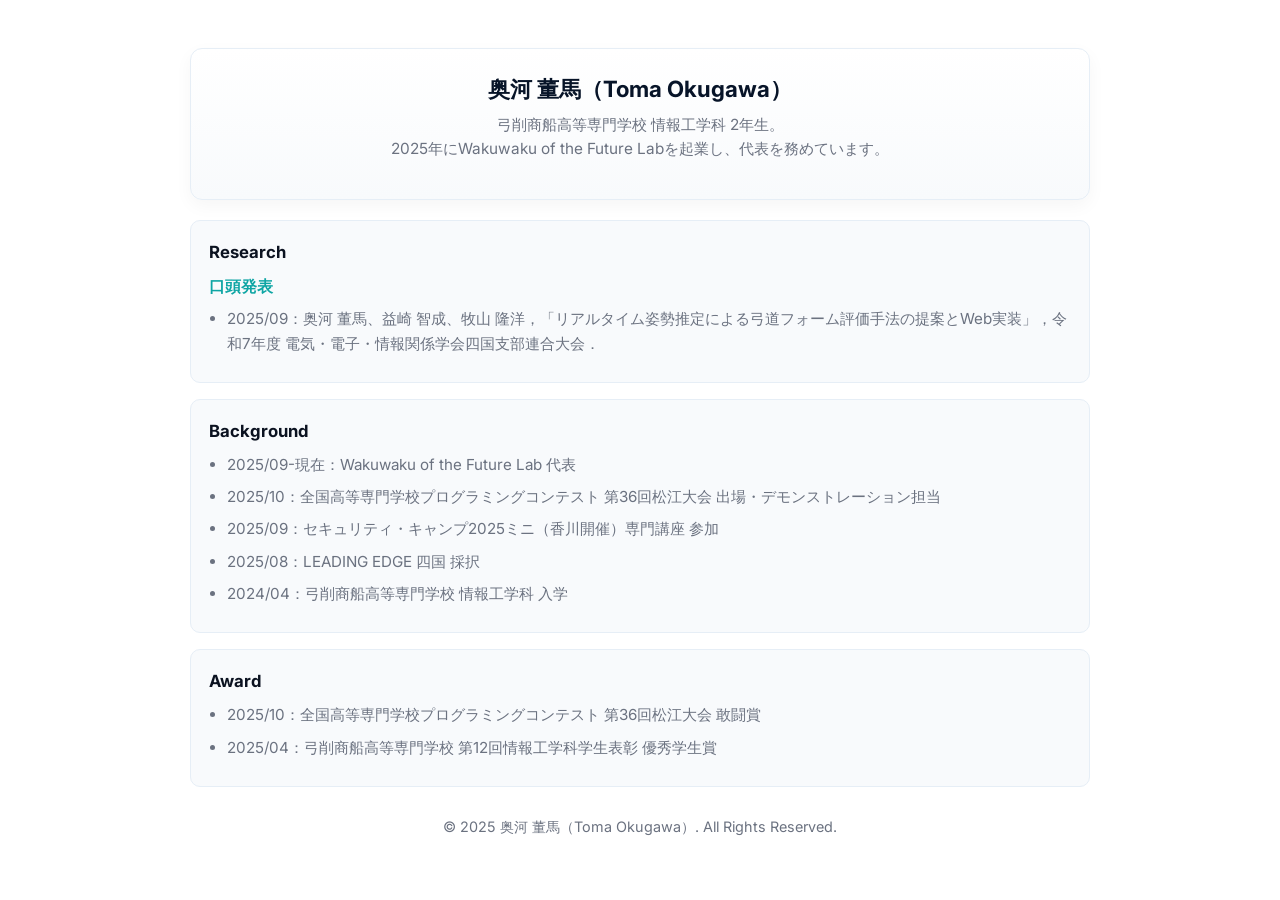
==== index.html @ f48c547c "更新2" ====
<!doctype html>
<html lang="ja">
<head>
  <meta charset="utf-8">
  <meta name="viewport" content="width=device-width,initial-scale=1">
  <title>奥河 董馬（Toma Okugawa）</title>
  <meta name="description" content="奥河 董馬（Toma Okugawa）">
  <link href="https://fonts.googleapis.com/css2?family=Inter:wght@300;400;600;700&display=swap" rel="stylesheet">
  <style>
    :root{
      --bg:#ffffff;
      --surface:#ffffff;
      --muted:#6b7280;
      --accent:#0ea5a4;
      --card:#f8fafc;
      --border:#e6eef6;
      --maxw:900px;
    }
    *{box-sizing:border-box}
    html,body{height:100%}
    body{
      margin:0;
      font-family:Inter,ui-sans-serif,system-ui,Arial;
      -webkit-font-smoothing:antialiased;
      -moz-osx-font-smoothing:grayscale;
      background:var(--bg);
      color:#0b1220;
      line-height:1.6;
      display:flex;
      align-items:flex-start;
      justify-content:center;
      padding:48px 20px;
    }

    .container{
      width:100%;
      max-width:var(--maxw);
    }

    /* Header (centered) */
    .header{
      display:flex;
      gap:18px;
      align-items:center;
      justify-content:center;
      background:linear-gradient(180deg,var(--surface),var(--card));
      border:1px solid var(--border);
      padding:22px;
      border-radius:12px;
      box-shadow: 0 6px 18px rgba(12,20,30,0.04);
      margin-bottom:20px;
    }

    .hd-text{display:flex;flex-direction:column;align-items:center}
    h1{margin:0;font-size:1.4rem;color:#071428}
    .lead{margin-top:6px;color:var(--muted);font-size:0.96rem;text-align:center;max-width:560px}

    /* Cards / sections */
    .stack{display:flex;flex-direction:column;gap:16px}
    .card{
      background:var(--card);
      border:1px solid var(--border);
      padding:18px;
      border-radius:10px;
      color:#0b1220;
    }
    .card h2{margin:0 0 8px 0;font-size:1.05rem}
    .card h3{margin:6px 0 8px 0;font-size:0.98rem;color:var(--accent)}
    .card p, .card li{color:var(--muted);font-size:0.95rem}
    ul{margin:8px 0 0 18px;padding:0}
    li{margin-bottom:8px}

    footer{
      margin-top:12px;
      color:var(--muted);
      font-size:0.9rem;
      text-align:center;
    }

    @media (max-width:560px){
      body{padding:28px 12px}
      .header{padding:16px}
      h1{font-size:1.15rem}
    }
  </style>
</head>
<body>
  <main class="container" role="main">
    <header class="header" aria-label="プロフィール">
      <div class="hd-text">
        <h1>奥河 董馬（Toma Okugawa）</h1>
        <p class="lead">弓削商船高等専門学校 情報工学科 2年生。<br>2025年にWakuwaku of the Future Labを起業し、代表を務めています。</p>
      </div>
    </header>

    <div class="stack">
      <section class="card" id="research">
        <h2>Research</h2>
        <h3>口頭発表</h3>
        <ul>
          <li>2025/09：奥河 董馬、益崎 智成、牧山 隆洋，「リアルタイム姿勢推定による弓道フォーム評価手法の提案とWeb実装」，令和7年度 電気・電子・情報関係学会四国支部連合大会．</li>
        </ul>
      </section>

      <section class="card" id="background">
        <h2>Background</h2>
        <ul>
          <li>2025/09-現在：Wakuwaku of the Future Lab 代表</li>
          <li>2025/10：全国高等専門学校プログラミングコンテスト 第36回松江大会 出場・デモンストレーション担当</li>
          <li>2025/09：セキュリティ・キャンプ2025ミニ（香川開催）専門講座 参加</li>
          <li>2025/08：LEADING EDGE 四国 採択</li>
          <li>2024/04：弓削商船高等専門学校 情報工学科 入学</li>
        </ul>
      </section>

      <section class="card" id="award">
        <h2>Award</h2>
        <ul>
          <li>2025/10：全国高等専門学校プログラミングコンテスト 第36回松江大会 敢闘賞</li>
          <li>2025/04：弓削商船高等専門学校 第12回情報工学科学生表彰 優秀学生賞</li>
        </ul>
      </section>

      <footer>
        &copy; 2025 奥河 董馬（Toma Okugawa）. All Rights Reserved.
      </footer>
    </div>
  </main>
</body>
</html>
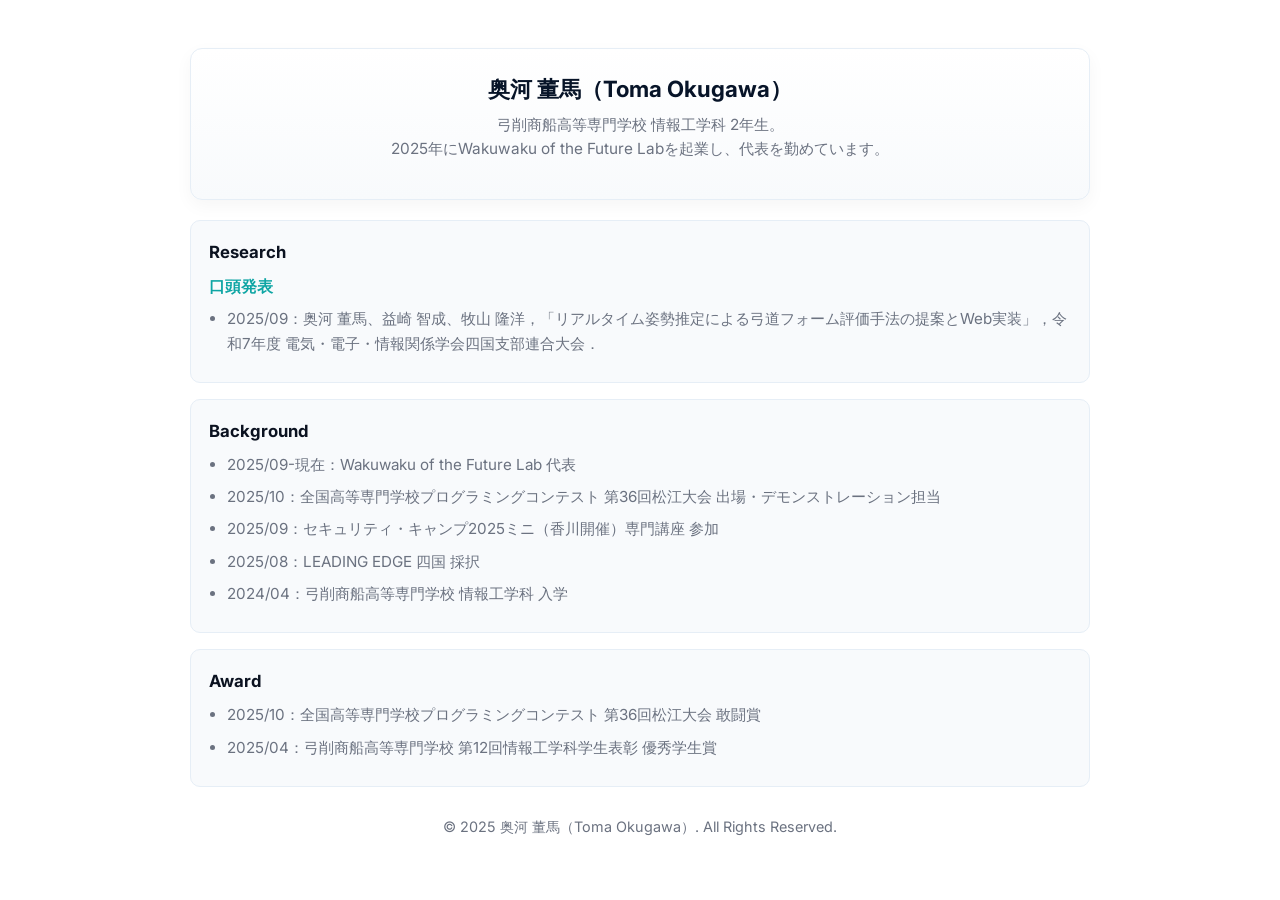
==== commit 7a99de19: "更新3" ====
--- a/index.html
+++ b/index.html
@@ -89,7 +89,7 @@
     <header class="header" aria-label="プロフィール">
       <div class="hd-text">
         <h1>奥河 董馬（Toma Okugawa）</h1>
-        <p class="lead">弓削商船高等専門学校 情報工学科 2年生。<br>2025年にWakuwaku of the Future Labを起業し、代表を務めています。</p>
+        <p class="lead">弓削商船高等専門学校 情報工学科 2年生。<br>2025年にWakuwaku of the Future Labを起業し、代表を勤めています。</p>
       </div>
     </header>
 
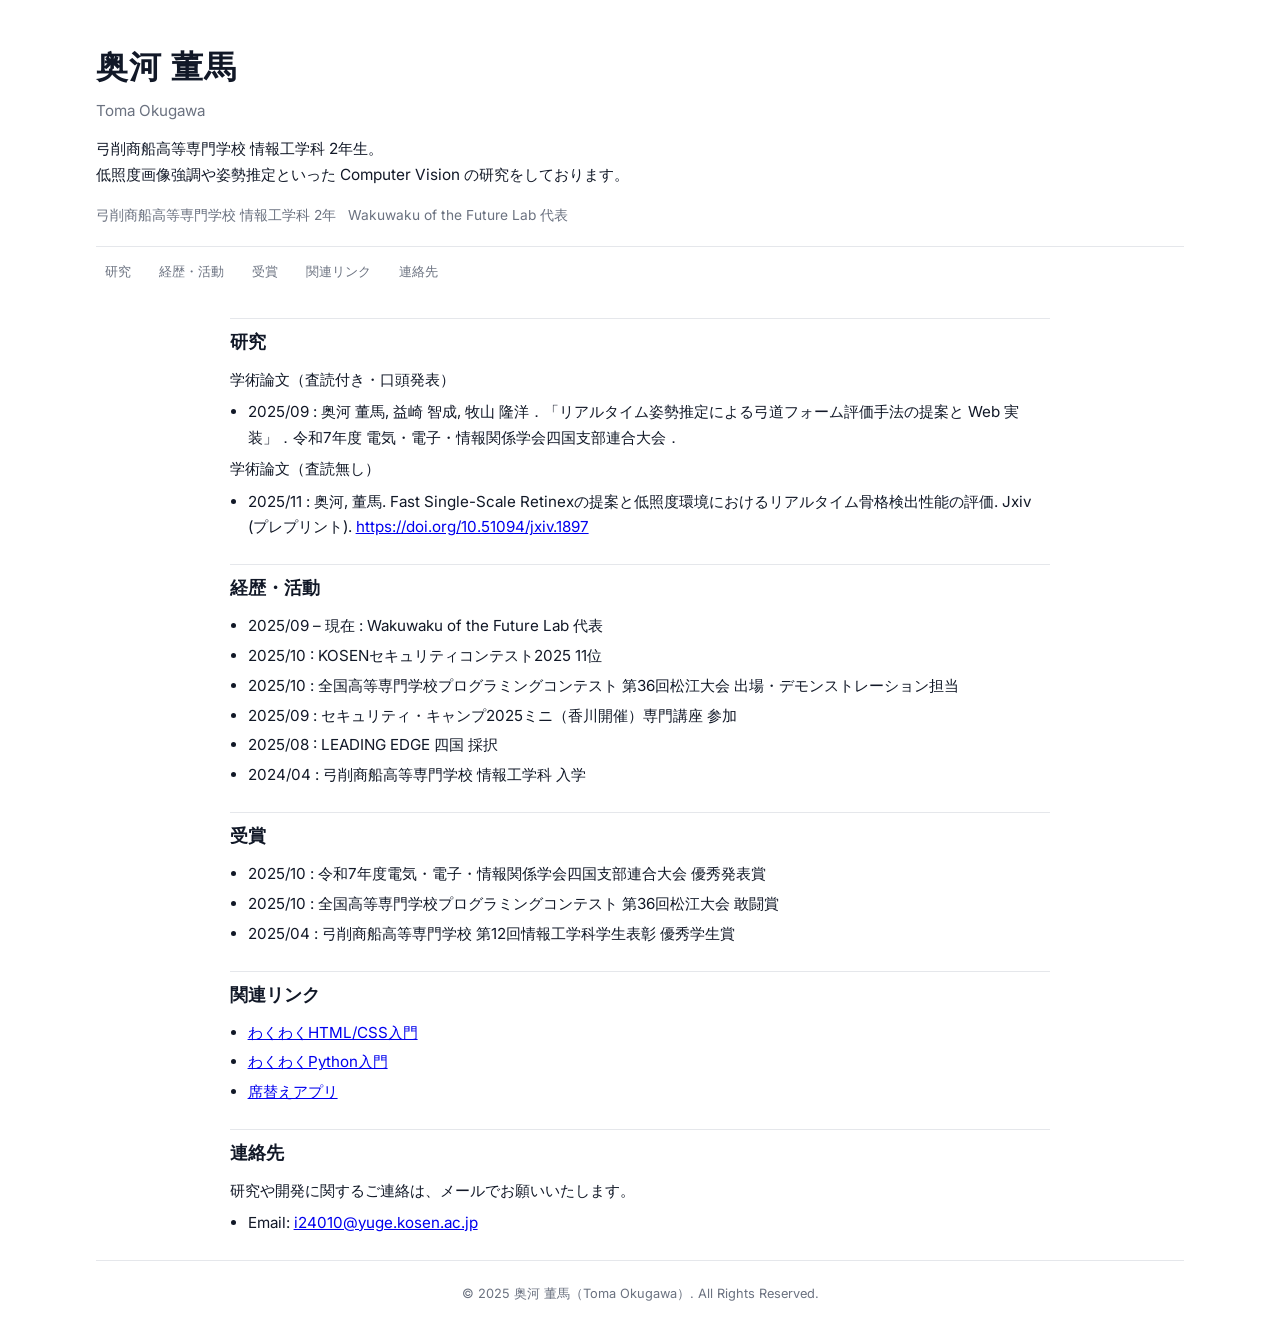
==== commit 8bdf0c06: "更新4" ====
--- a/index.html
+++ b/index.html
@@ -1,130 +1,108 @@
 <!doctype html>
 <html lang="ja">
+
 <head>
   <meta charset="utf-8">
   <meta name="viewport" content="width=device-width,initial-scale=1">
   <title>奥河 董馬（Toma Okugawa）</title>
-  <meta name="description" content="奥河 董馬（Toma Okugawa）">
-  <link href="https://fonts.googleapis.com/css2?family=Inter:wght@300;400;600;700&display=swap" rel="stylesheet">
-  <style>
-    :root{
-      --bg:#ffffff;
-      --surface:#ffffff;
-      --muted:#6b7280;
-      --accent:#0ea5a4;
-      --card:#f8fafc;
-      --border:#e6eef6;
-      --maxw:900px;
-    }
-    *{box-sizing:border-box}
-    html,body{height:100%}
-    body{
-      margin:0;
-      font-family:Inter,ui-sans-serif,system-ui,Arial;
-      -webkit-font-smoothing:antialiased;
-      -moz-osx-font-smoothing:grayscale;
-      background:var(--bg);
-      color:#0b1220;
-      line-height:1.6;
-      display:flex;
-      align-items:flex-start;
-      justify-content:center;
-      padding:48px 20px;
-    }
+  <meta name="description" content="奥河 董馬（Toma Okugawa） – 弓削商船高等専門学校 情報工学科 2年 / Wakuwaku of the Future Lab 代表">
+  <link rel="preconnect" href="https://fonts.googleapis.com">
+  <link rel="preconnect" href="https://fonts.gstatic.com" crossorigin>
+  <link href="https://fonts.googleapis.com/css2?family=Inter:wght@300;400;500;600;700&display=swap" rel="stylesheet">
+  <link rel="stylesheet" href="style.css">
+</head>
 
-    .container{
-      width:100%;
-      max-width:var(--maxw);
-    }
+<body>
+  <div class="page">
 
-    /* Header (centered) */
-    .header{
-      display:flex;
-      gap:18px;
-      align-items:center;
-      justify-content:center;
-      background:linear-gradient(180deg,var(--surface),var(--card));
-      border:1px solid var(--border);
-      padding:22px;
-      border-radius:12px;
-      box-shadow: 0 6px 18px rgba(12,20,30,0.04);
-      margin-bottom:20px;
-    }
+    <header class="page-header">
+      <h1 class="page-title">奥河 董馬</h1>
+      <p class="page-subtitle">Toma Okugawa</p>
 
-    .hd-text{display:flex;flex-direction:column;align-items:center}
-    h1{margin:0;font-size:1.4rem;color:#071428}
-    .lead{margin-top:6px;color:var(--muted);font-size:0.96rem;text-align:center;max-width:560px}
+      <p class="page-lead">
+        弓削商船高等専門学校 情報工学科 2年生。<br>
+        低照度画像強調や姿勢推定といった Computer Vision の研究をしております。
+      </p>
 
-    /* Cards / sections */
-    .stack{display:flex;flex-direction:column;gap:16px}
-    .card{
-      background:var(--card);
-      border:1px solid var(--border);
-      padding:18px;
-      border-radius:10px;
-      color:#0b1220;
-    }
-    .card h2{margin:0 0 8px 0;font-size:1.05rem}
-    .card h3{margin:6px 0 8px 0;font-size:0.98rem;color:var(--accent)}
-    .card p, .card li{color:var(--muted);font-size:0.95rem}
-    ul{margin:8px 0 0 18px;padding:0}
-    li{margin-bottom:8px}
+      <div class="page-meta">
+        <span>弓削商船高等専門学校 情報工学科 2年</span>
+        <span>Wakuwaku of the Future Lab 代表</span>
+      </div>
 
-    footer{
-      margin-top:12px;
-      color:var(--muted);
-      font-size:0.9rem;
-      text-align:center;
-    }
-
-    @media (max-width:560px){
-      body{padding:28px 12px}
-      .header{padding:16px}
-      h1{font-size:1.15rem}
-    }
-  </style>
-</head>
-<body>
-  <main class="container" role="main">
-    <header class="header" aria-label="プロフィール">
-      <div class="hd-text">
-        <h1>奥河 董馬（Toma Okugawa）</h1>
-        <p class="lead">弓削商船高等専門学校 情報工学科 2年生。<br>2025年にWakuwaku of the Future Labを起業し、代表を勤めています。</p>
-      </div>
+      <nav class="page-nav" aria-label="セクションナビゲーション">
+        <a href="#research">研究</a>
+        <a href="#background">経歴・活動</a>
+        <a href="#award">受賞</a>
+        <a href="#links">関連リンク</a>
+        <a href="#contact">連絡先</a>
+      </nav>
     </header>
 
-    <div class="stack">
-      <section class="card" id="research">
-        <h2>Research</h2>
-        <h3>口頭発表</h3>
+    <main class="content" role="main">
+      <section id="research" class="section">
+        <h2>研究</h2>
+
+        <h3>学術論文（査読付き・口頭発表）</h3>
         <ul>
-          <li>2025/09：奥河 董馬、益崎 智成、牧山 隆洋，「リアルタイム姿勢推定による弓道フォーム評価手法の提案とWeb実装」，令和7年度 電気・電子・情報関係学会四国支部連合大会．</li>
+          <li>
+            2025/09 : 奥河 董馬, 益崎 智成, 牧山 隆洋．「リアルタイム姿勢推定による弓道フォーム評価手法の提案と Web 実装」．令和7年度 電気・電子・情報関係学会四国支部連合大会．
+          </li>
+        </ul>
+
+        <h3>学術論文（査読無し）</h3>
+        <ul>
+          <li>
+            2025/11 : 奥河, 董馬. Fast Single-Scale Retinexの提案と低照度環境におけるリアルタイム骨格検出性能の評価. Jxiv (プレプリント). 
+            <a href="https://doi.org/10.51094/jxiv.1897" target="_blank">https://doi.org/10.51094/jxiv.1897</a>
+          </li>
         </ul>
       </section>
 
-      <section class="card" id="background">
-        <h2>Background</h2>
+      <section id="background" class="section">
+        <h2>経歴・活動</h2>
         <ul>
-          <li>2025/09-現在：Wakuwaku of the Future Lab 代表</li>
-          <li>2025/10：全国高等専門学校プログラミングコンテスト 第36回松江大会 出場・デモンストレーション担当</li>
-          <li>2025/09：セキュリティ・キャンプ2025ミニ（香川開催）専門講座 参加</li>
-          <li>2025/08：LEADING EDGE 四国 採択</li>
-          <li>2024/04：弓削商船高等専門学校 情報工学科 入学</li>
+          <li>2025/09 – 現在 : Wakuwaku of the Future Lab 代表</li>
+          <li>2025/10 : KOSENセキュリティコンテスト2025 11位</li>
+          <li>2025/10 : 全国高等専門学校プログラミングコンテスト 第36回松江大会 出場・デモンストレーション担当</li>
+          <li>2025/09 : セキュリティ・キャンプ2025ミニ（香川開催）専門講座 参加</li>
+          <li>2025/08 : LEADING EDGE 四国 採択</li>
+          <li>2024/04 : 弓削商船高等専門学校 情報工学科 入学</li>
         </ul>
       </section>
 
-      <section class="card" id="award">
-        <h2>Award</h2>
+      <section id="award" class="section">
+        <h2>受賞</h2>
         <ul>
-          <li>2025/10：全国高等専門学校プログラミングコンテスト 第36回松江大会 敢闘賞</li>
-          <li>2025/04：弓削商船高等専門学校 第12回情報工学科学生表彰 優秀学生賞</li>
+          <li>2025/10 : 令和7年度電気・電子・情報関係学会四国支部連合大会 優秀発表賞</li>
+          <li>2025/10 : 全国高等専門学校プログラミングコンテスト 第36回松江大会 敢闘賞</li>
+          <li>2025/04 : 弓削商船高等専門学校 第12回情報工学科学生表彰 優秀学生賞</li>
         </ul>
       </section>
 
-      <footer>
-        &copy; 2025 奥河 董馬（Toma Okugawa）. All Rights Reserved.
-      </footer>
-    </div>
-  </main>
+      <section id="links" class="section">
+        <h2>関連リンク</h2>
+        <ul>
+          <li><a href="https://mirakurutomato.github.io/WakuwakuHTML-CSS/" target="_blank" rel="noopener noreferrer">わくわくHTML/CSS入門</a></li>
+          <li><a href="https://mirakurutomato.github.io/WakuwakuPython/" target="_blank" rel="noopener noreferrer">わくわくPython入門</a></li>
+          <li><a href="https://changetomato.onrender.com/" target="_blank" rel="noopener noreferrer">席替えアプリ</a></li>
+        </ul>
+      </section>
+
+      <section id="contact" class="section">
+        <h2>連絡先</h2>
+        <p>研究や開発に関するご連絡は、メールでお願いいたします。</p>
+        <ul>
+          <li>Email: <a href="mailto:i24010@yuge.kosen.ac.jp">i24010@yuge.kosen.ac.jp</a></li>
+        </ul>
+      </section>
+    </main>
+
+    <footer class="page-footer">
+      <p>&copy; 2025 奥河 董馬（Toma Okugawa）. All Rights Reserved.</p>
+    </footer>
+  </div>
+
+  <script src="main.js"></script>
 </body>
+
 </html>
--- a/style.css
+++ b/style.css
@@ -0,0 +1,182 @@
+:root {
+    --bg: #ffffff;
+    --text: #111827;
+    --muted: #6b7280;
+    --border: #e5e7eb;
+    --accent: #111827;
+    --accent-soft: #f3f4f6;
+    --max-width: 1120px;
+}
+
+*,
+*::before,
+*::after {
+    box-sizing: border-box;
+}
+
+html,
+body {
+    height: 100%;
+}
+
+body {
+    margin: 0;
+    font-family: Inter, system-ui, -apple-system, BlinkMacSystemFont, "Segoe UI", sans-serif;
+    -webkit-font-smoothing: antialiased;
+    -moz-osx-font-smoothing: grayscale;
+    background: var(--bg);
+    color: var(--text);
+    line-height: 1.7;
+}
+
+.page {
+    max-width: var(--max-width);
+    margin: 40px auto 56px;
+    padding: 0 16px;
+}
+
+/* Header */
+
+.page-header {
+    margin-bottom: 32px;
+}
+
+.page-title {
+    margin: 0;
+    font-size: 2rem;
+    font-weight: 600;
+    letter-spacing: 0.04em;
+}
+
+.page-subtitle {
+    margin: 4px 0 12px;
+    font-size: 0.95rem;
+    color: var(--muted);
+}
+
+.page-lead {
+    margin: 0 0 16px;
+    font-size: 0.96rem;
+}
+
+.page-meta {
+    display: flex;
+    flex-wrap: wrap;
+    gap: 6px 12px;
+    font-size: 0.86rem;
+    color: var(--muted);
+    margin-bottom: 18px;
+}
+
+.meta-link {
+    color: var(--accent);
+    text-decoration: none;
+    border-bottom: 1px solid rgba(17, 24, 39, 0.25);
+}
+
+.meta-link:hover,
+.meta-link:focus-visible {
+    border-bottom-color: rgba(17, 24, 39, 0.6);
+}
+
+/* Nav */
+
+.page-nav {
+    display: flex;
+    flex-wrap: wrap;
+    gap: 6px 10px;
+    font-size: 0.84rem;
+    border-top: 1px solid var(--border);
+    padding-top: 10px;
+}
+
+.page-nav a {
+    padding: 2px 8px;
+    border-radius: 999px;
+    color: var(--muted);
+    text-decoration: none;
+    border: 1px solid transparent;
+}
+
+.page-nav a:hover,
+.page-nav a:focus-visible,
+.page-nav a.is-active {
+    color: var(--accent);
+    border-color: var(--border);
+    background-color: var(--accent-soft);
+}
+
+/* Content */
+
+.content {
+    font-size: 0.95rem;
+    max-width: 820px;
+    margin: 0 auto;
+}
+
+/* Sections */
+
+.section {
+    margin-bottom: 24px;
+    padding-top: 8px;
+    border-top: 1px solid var(--border);
+}
+
+.section h2 {
+    margin: 0 0 10px;
+    font-size: 1.1rem;
+    font-weight: 600;
+}
+
+.section h3 {
+    margin: 6px 0 6px;
+    font-size: 0.96rem;
+    font-weight: 500;
+}
+
+.section p {
+    margin: 0 0 6px;
+}
+
+.section ul {
+    margin: 0 0 4px 1.1rem;
+    padding: 0;
+}
+
+.section li {
+    margin-bottom: 4px;
+}
+
+/* Footer */
+
+.page-footer {
+    border-top: 1px solid var(--border);
+    padding-top: 10px;
+    padding-bottom: 10px;
+    text-align: center;
+    font-size: 0.8rem;
+    color: var(--muted);
+}
+
+@media (max-width: 640px) {
+    .page {
+        margin-top: 24px;
+    }
+
+    .page-title {
+        font-size: 1.7rem;
+    }
+
+    .page-lead {
+        font-size: 0.94rem;
+    }
+
+    .page-meta {
+        flex-direction: column;
+        align-items: flex-start;
+    }
+
+    .content {
+        max-width: 100%;
+    }
+}
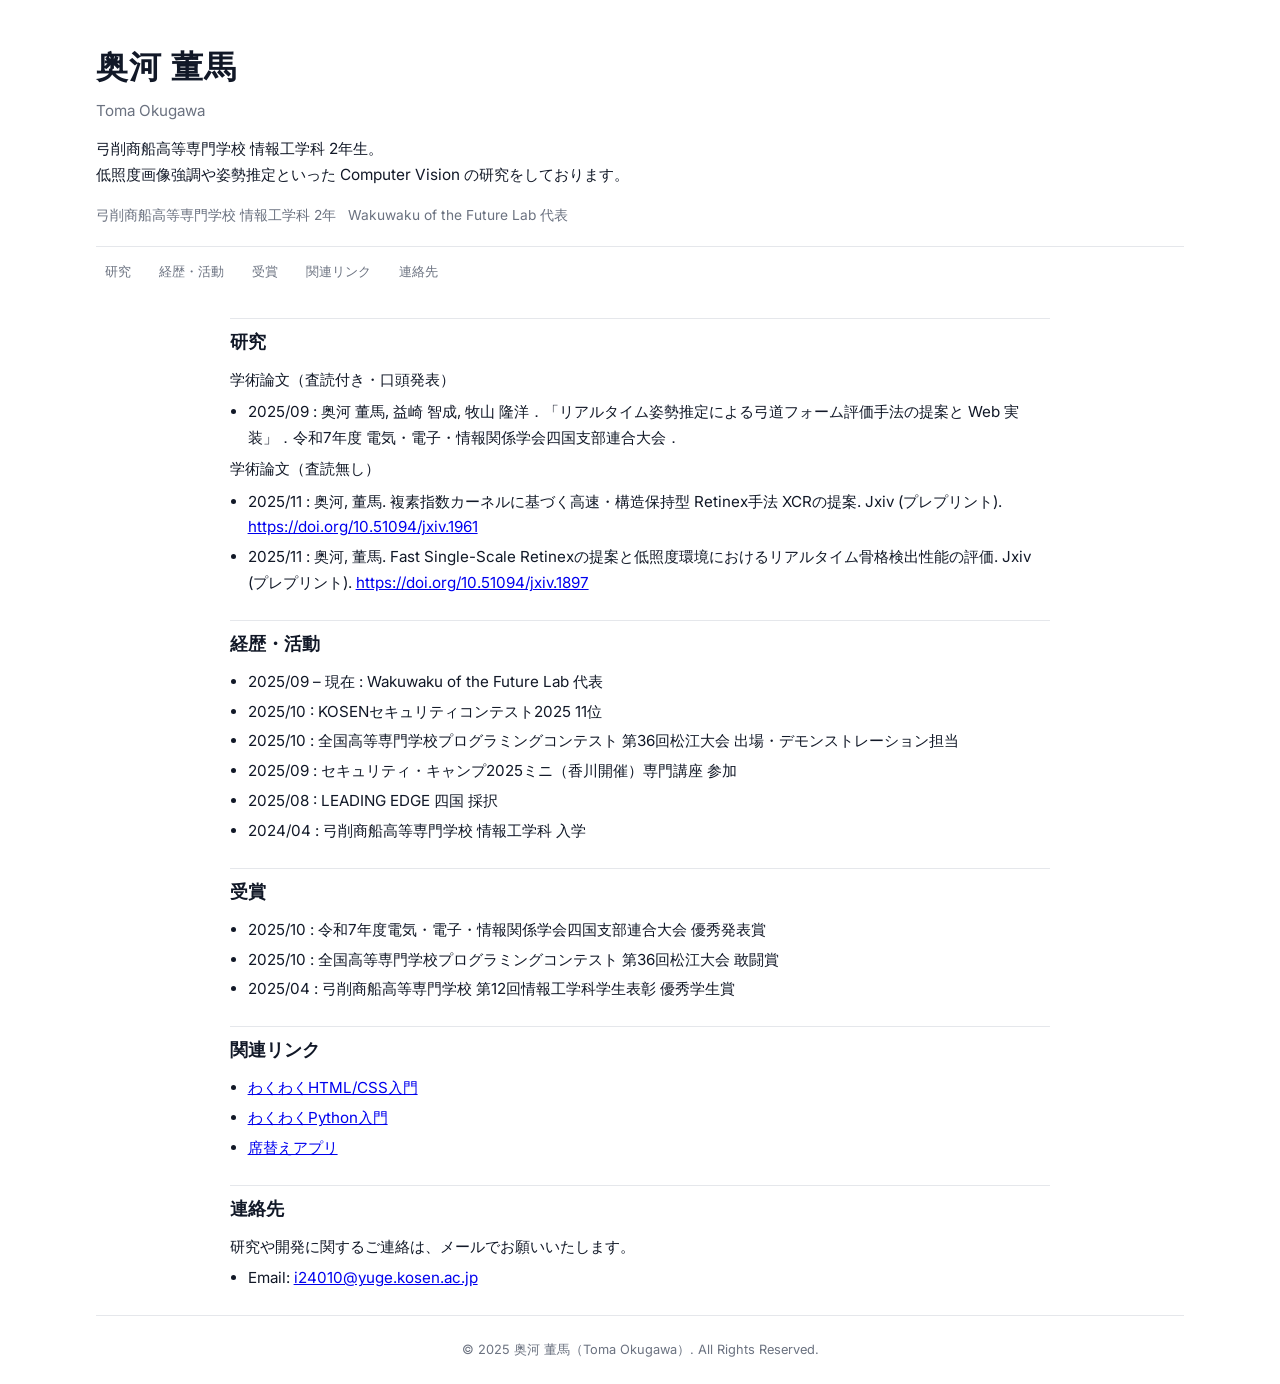
==== commit f31b26d6: "更新5" ====
--- a/index.html
+++ b/index.html
@@ -52,7 +52,11 @@
         <h3>学術論文（査読無し）</h3>
         <ul>
           <li>
-            2025/11 : 奥河, 董馬. Fast Single-Scale Retinexの提案と低照度環境におけるリアルタイム骨格検出性能の評価. Jxiv (プレプリント). 
+            2025/11 : 奥河, 董馬. 複素指数カーネルに基づく高速・構造保持型 Retinex手法 XCRの提案. Jxiv (プレプリント).
+            <a href="https://doi.org/10.51094/jxiv.1961" target="_blank">https://doi.org/10.51094/jxiv.1961</a>
+          </li>
+          <li>
+            2025/11 : 奥河, 董馬. Fast Single-Scale Retinexの提案と低照度環境におけるリアルタイム骨格検出性能の評価. Jxiv (プレプリント).
             <a href="https://doi.org/10.51094/jxiv.1897" target="_blank">https://doi.org/10.51094/jxiv.1897</a>
           </li>
         </ul>
@@ -82,8 +86,10 @@
       <section id="links" class="section">
         <h2>関連リンク</h2>
         <ul>
-          <li><a href="https://mirakurutomato.github.io/WakuwakuHTML-CSS/" target="_blank" rel="noopener noreferrer">わくわくHTML/CSS入門</a></li>
-          <li><a href="https://mirakurutomato.github.io/WakuwakuPython/" target="_blank" rel="noopener noreferrer">わくわくPython入門</a></li>
+          <li><a href="https://mirakurutomato.github.io/WakuwakuHTML-CSS/" target="_blank"
+              rel="noopener noreferrer">わくわくHTML/CSS入門</a></li>
+          <li><a href="https://mirakurutomato.github.io/WakuwakuPython/" target="_blank"
+              rel="noopener noreferrer">わくわくPython入門</a></li>
           <li><a href="https://changetomato.onrender.com/" target="_blank" rel="noopener noreferrer">席替えアプリ</a></li>
         </ul>
       </section>
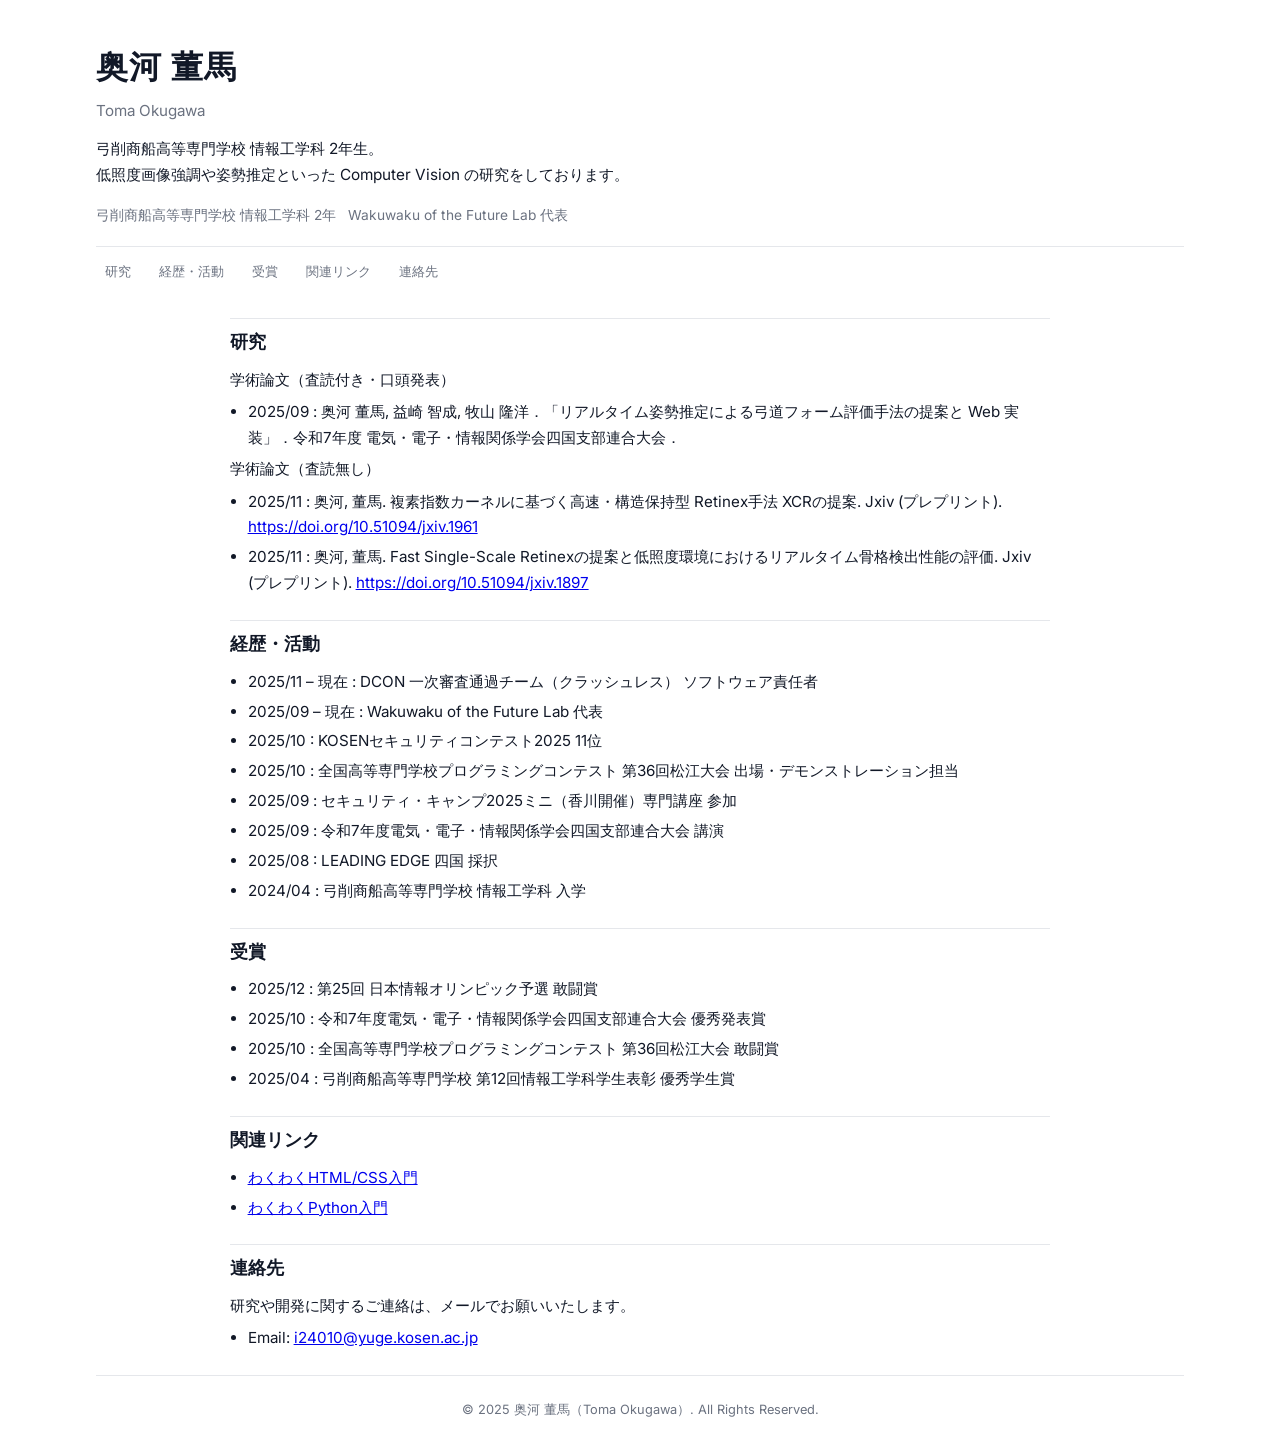
==== commit 7a3aa1e4: "Add files via upload" ====
--- a/index.html
+++ b/index.html
@@ -2,113 +2,117 @@
 <html lang="ja">
 
 <head>
-  <meta charset="utf-8">
-  <meta name="viewport" content="width=device-width,initial-scale=1">
-  <title>奥河 董馬（Toma Okugawa）</title>
-  <meta name="description" content="奥河 董馬（Toma Okugawa） – 弓削商船高等専門学校 情報工学科 2年 / Wakuwaku of the Future Lab 代表">
-  <link rel="preconnect" href="https://fonts.googleapis.com">
-  <link rel="preconnect" href="https://fonts.gstatic.com" crossorigin>
-  <link href="https://fonts.googleapis.com/css2?family=Inter:wght@300;400;500;600;700&display=swap" rel="stylesheet">
-  <link rel="stylesheet" href="style.css">
+    <meta charset="utf-8">
+    <meta name="viewport" content="width=device-width,initial-scale=1">
+    <title>奥河 董馬（Toma Okugawa）</title>
+    <meta name="description" content="奥河 董馬（Toma Okugawa） – 弓削商船高等専門学校 情報工学科 2年 / Wakuwaku of the Future Lab 代表">
+    <link rel="preconnect" href="https://fonts.googleapis.com">
+    <link rel="preconnect" href="https://fonts.gstatic.com" crossorigin>
+    <link href="https://fonts.googleapis.com/css2?family=Inter:wght@300;400;500;600;700&display=swap" rel="stylesheet">
+    <link rel="stylesheet" href="style.css">
 </head>
 
 <body>
-  <div class="page">
+    <div class="page">
 
-    <header class="page-header">
-      <h1 class="page-title">奥河 董馬</h1>
-      <p class="page-subtitle">Toma Okugawa</p>
+        <header class="page-header">
+            <h1 class="page-title">奥河 董馬</h1>
+            <p class="page-subtitle">Toma Okugawa</p>
 
-      <p class="page-lead">
-        弓削商船高等専門学校 情報工学科 2年生。<br>
-        低照度画像強調や姿勢推定といった Computer Vision の研究をしております。
-      </p>
+            <p class="page-lead">
+                弓削商船高等専門学校 情報工学科 2年生。<br>
+                低照度画像強調や姿勢推定といった Computer Vision の研究をしております。
+            </p>
 
-      <div class="page-meta">
-        <span>弓削商船高等専門学校 情報工学科 2年</span>
-        <span>Wakuwaku of the Future Lab 代表</span>
-      </div>
+            <div class="page-meta">
+                <span>弓削商船高等専門学校 情報工学科 2年</span>
+                <span>Wakuwaku of the Future Lab 代表</span>
+            </div>
 
-      <nav class="page-nav" aria-label="セクションナビゲーション">
-        <a href="#research">研究</a>
-        <a href="#background">経歴・活動</a>
-        <a href="#award">受賞</a>
-        <a href="#links">関連リンク</a>
-        <a href="#contact">連絡先</a>
-      </nav>
-    </header>
+            <nav class="page-nav" aria-label="セクションナビゲーション">
+                <a href="#research">研究</a>
+                <a href="#background">経歴・活動</a>
+                <a href="#award">受賞</a>
+                <a href="#links">関連リンク</a>
+                <a href="#contact">連絡先</a>
+            </nav>
+        </header>
 
-    <main class="content" role="main">
-      <section id="research" class="section">
-        <h2>研究</h2>
+        <main class="content" role="main">
+            <section id="research" class="section">
+                <h2>研究</h2>
 
-        <h3>学術論文（査読付き・口頭発表）</h3>
-        <ul>
-          <li>
-            2025/09 : 奥河 董馬, 益崎 智成, 牧山 隆洋．「リアルタイム姿勢推定による弓道フォーム評価手法の提案と Web 実装」．令和7年度 電気・電子・情報関係学会四国支部連合大会．
-          </li>
-        </ul>
+                <h3>学術論文（査読付き・口頭発表）</h3>
+                <ul>
+                    <li>
+                        2025/09 : 奥河 董馬, 益崎 智成, 牧山 隆洋．「リアルタイム姿勢推定による弓道フォーム評価手法の提案と Web 実装」．令和7年度 電気・電子・情報関係学会四国支部連合大会．
+                    </li>
+                </ul>
 
-        <h3>学術論文（査読無し）</h3>
-        <ul>
-          <li>
-            2025/11 : 奥河, 董馬. 複素指数カーネルに基づく高速・構造保持型 Retinex手法 XCRの提案. Jxiv (プレプリント).
-            <a href="https://doi.org/10.51094/jxiv.1961" target="_blank">https://doi.org/10.51094/jxiv.1961</a>
-          </li>
-          <li>
-            2025/11 : 奥河, 董馬. Fast Single-Scale Retinexの提案と低照度環境におけるリアルタイム骨格検出性能の評価. Jxiv (プレプリント).
-            <a href="https://doi.org/10.51094/jxiv.1897" target="_blank">https://doi.org/10.51094/jxiv.1897</a>
-          </li>
-        </ul>
-      </section>
+                <h3>学術論文（査読無し）</h3>
+                <ul>
+                    <li>
+                        2025/11 : 奥河, 董馬. 複素指数カーネルに基づく高速・構造保持型 Retinex手法 XCRの提案. Jxiv (プレプリント).
+                        <a href="https://doi.org/10.51094/jxiv.1961"
+                            target="_blank">https://doi.org/10.51094/jxiv.1961</a>
+                    </li>
+                    <li>
+                        2025/11 : 奥河, 董馬. Fast Single-Scale Retinexの提案と低照度環境におけるリアルタイム骨格検出性能の評価. Jxiv (プレプリント).
+                        <a href="https://doi.org/10.51094/jxiv.1897"
+                            target="_blank">https://doi.org/10.51094/jxiv.1897</a>
+                    </li>
+                </ul>
+            </section>
 
-      <section id="background" class="section">
-        <h2>経歴・活動</h2>
-        <ul>
-          <li>2025/09 – 現在 : Wakuwaku of the Future Lab 代表</li>
-          <li>2025/10 : KOSENセキュリティコンテスト2025 11位</li>
-          <li>2025/10 : 全国高等専門学校プログラミングコンテスト 第36回松江大会 出場・デモンストレーション担当</li>
-          <li>2025/09 : セキュリティ・キャンプ2025ミニ（香川開催）専門講座 参加</li>
-          <li>2025/08 : LEADING EDGE 四国 採択</li>
-          <li>2024/04 : 弓削商船高等専門学校 情報工学科 入学</li>
-        </ul>
-      </section>
+            <section id="background" class="section">
+                <h2>経歴・活動</h2>
+                <ul>
+                    <li>2025/11 – 現在 : DCON 一次審査通過チーム（クラッシュレス） ソフトウェア責任者</li>
+                    <li>2025/09 – 現在 : Wakuwaku of the Future Lab 代表</li>
+                    <li>2025/10 : KOSENセキュリティコンテスト2025 11位</li>
+                    <li>2025/10 : 全国高等専門学校プログラミングコンテスト 第36回松江大会 出場・デモンストレーション担当</li>
+                    <li>2025/09 : セキュリティ・キャンプ2025ミニ（香川開催）専門講座 参加</li>
+                    <li>2025/09 : 令和7年度電気・電子・情報関係学会四国支部連合大会 講演</li>
+                    <li>2025/08 : LEADING EDGE 四国 採択</li>
+                    <li>2024/04 : 弓削商船高等専門学校 情報工学科 入学</li>
+                </ul>
+            </section>
 
-      <section id="award" class="section">
-        <h2>受賞</h2>
-        <ul>
-          <li>2025/10 : 令和7年度電気・電子・情報関係学会四国支部連合大会 優秀発表賞</li>
-          <li>2025/10 : 全国高等専門学校プログラミングコンテスト 第36回松江大会 敢闘賞</li>
-          <li>2025/04 : 弓削商船高等専門学校 第12回情報工学科学生表彰 優秀学生賞</li>
-        </ul>
-      </section>
+            <section id="award" class="section">
+                <h2>受賞</h2>
+                <ul>
+                    <li>2025/12 : 第25回 日本情報オリンピック予選 敢闘賞</li>
+                    <li>2025/10 : 令和7年度電気・電子・情報関係学会四国支部連合大会 優秀発表賞</li>
+                    <li>2025/10 : 全国高等専門学校プログラミングコンテスト 第36回松江大会 敢闘賞</li>
+                    <li>2025/04 : 弓削商船高等専門学校 第12回情報工学科学生表彰 優秀学生賞</li>
+                </ul>
+            </section>
 
-      <section id="links" class="section">
-        <h2>関連リンク</h2>
-        <ul>
-          <li><a href="https://mirakurutomato.github.io/WakuwakuHTML-CSS/" target="_blank"
-              rel="noopener noreferrer">わくわくHTML/CSS入門</a></li>
-          <li><a href="https://mirakurutomato.github.io/WakuwakuPython/" target="_blank"
-              rel="noopener noreferrer">わくわくPython入門</a></li>
-          <li><a href="https://changetomato.onrender.com/" target="_blank" rel="noopener noreferrer">席替えアプリ</a></li>
-        </ul>
-      </section>
+            <section id="links" class="section">
+                <h2>関連リンク</h2>
+                <ul>
+                    <li><a href="https://mirakurutomato.github.io/WakuwakuHTML-CSS/" target="_blank"
+                            rel="noopener noreferrer">わくわくHTML/CSS入門</a></li>
+                    <li><a href="https://mirakurutomato.github.io/WakuwakuPython/" target="_blank"
+                            rel="noopener noreferrer">わくわくPython入門</a></li>
+                </ul>
+            </section>
 
-      <section id="contact" class="section">
-        <h2>連絡先</h2>
-        <p>研究や開発に関するご連絡は、メールでお願いいたします。</p>
-        <ul>
-          <li>Email: <a href="mailto:i24010@yuge.kosen.ac.jp">i24010@yuge.kosen.ac.jp</a></li>
-        </ul>
-      </section>
-    </main>
+            <section id="contact" class="section">
+                <h2>連絡先</h2>
+                <p>研究や開発に関するご連絡は、メールでお願いいたします。</p>
+                <ul>
+                    <li>Email: <a href="mailto:i24010@yuge.kosen.ac.jp">i24010@yuge.kosen.ac.jp</a></li>
+                </ul>
+            </section>
+        </main>
 
-    <footer class="page-footer">
-      <p>&copy; 2025 奥河 董馬（Toma Okugawa）. All Rights Reserved.</p>
-    </footer>
-  </div>
+        <footer class="page-footer">
+            <p>&copy; 2025 奥河 董馬（Toma Okugawa）. All Rights Reserved.</p>
+        </footer>
+    </div>
 
-  <script src="main.js"></script>
+    <script src="main.js"></script>
 </body>
 
-</html>+</html>
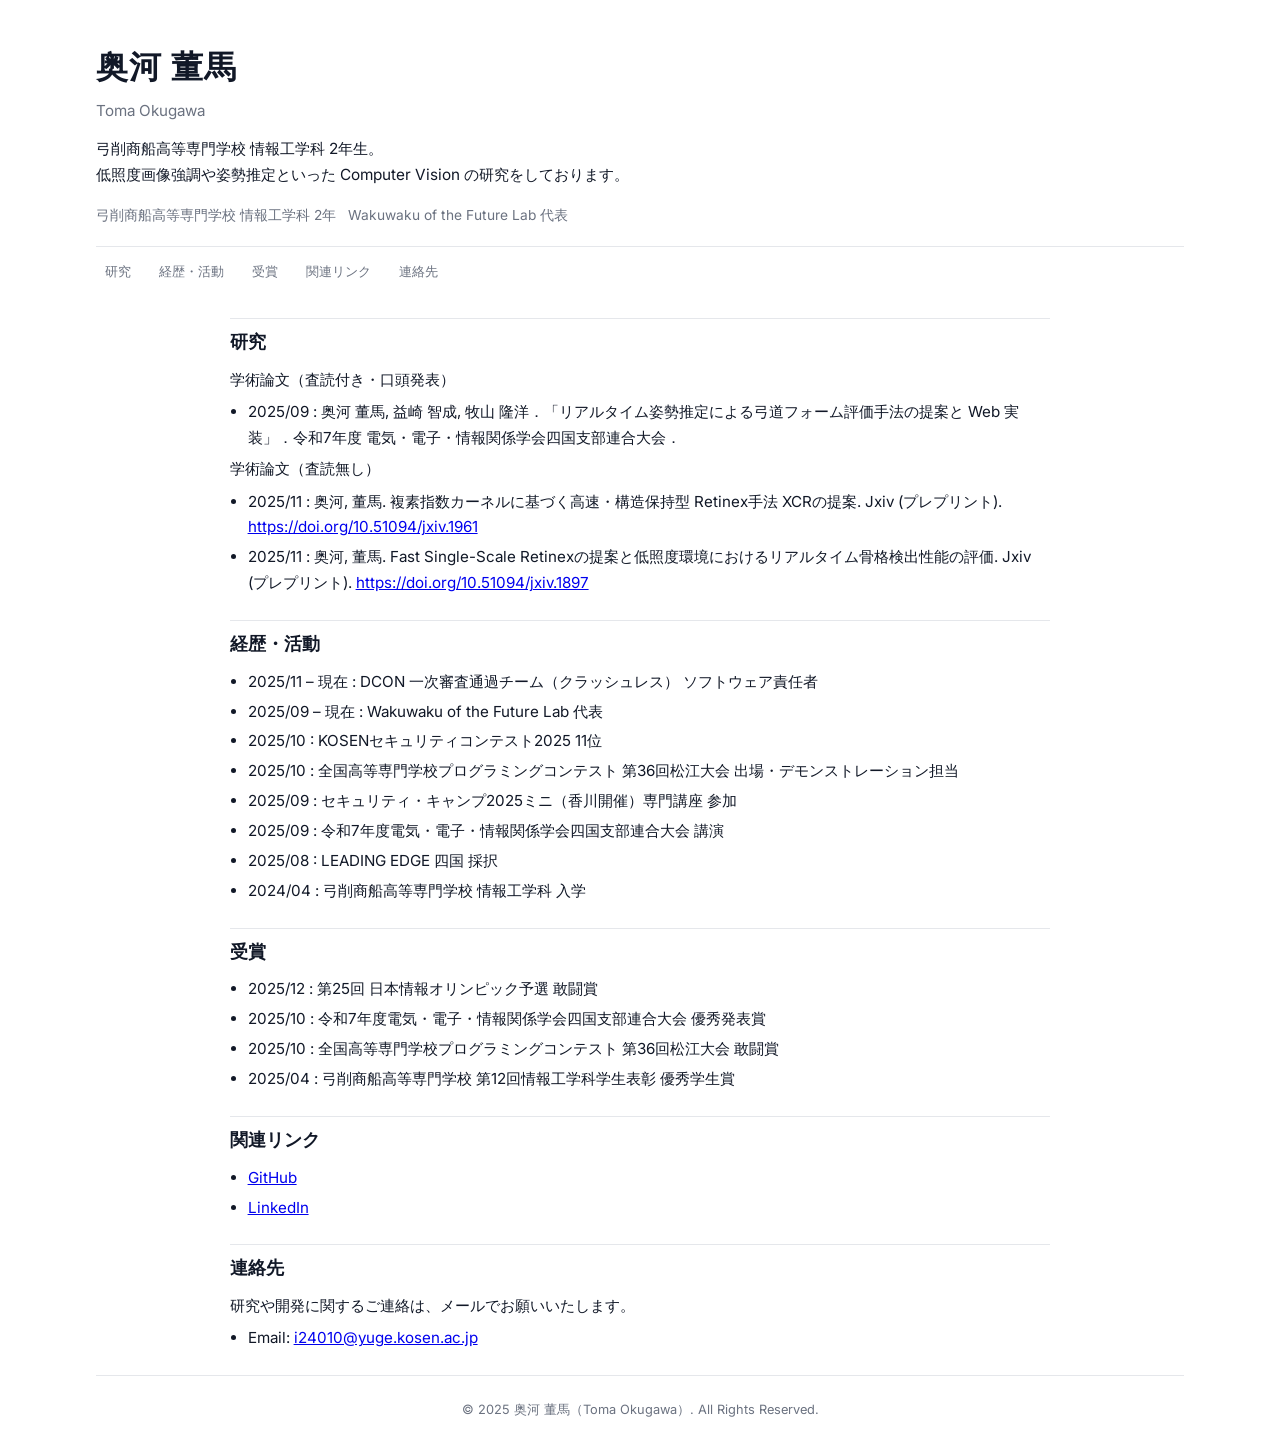
==== commit 48782a09: "Update links section with new GitHub and LinkedIn links" ====
--- a/index.html
+++ b/index.html
@@ -91,10 +91,10 @@
             <section id="links" class="section">
                 <h2>関連リンク</h2>
                 <ul>
-                    <li><a href="https://mirakurutomato.github.io/WakuwakuHTML-CSS/" target="_blank"
-                            rel="noopener noreferrer">わくわくHTML/CSS入門</a></li>
-                    <li><a href="https://mirakurutomato.github.io/WakuwakuPython/" target="_blank"
-                            rel="noopener noreferrer">わくわくPython入門</a></li>
+                    <li><a href="https://github.com/mirakurutomato" target="_blank"
+                            rel="noopener noreferrer">GitHub</a></li>
+                    <li><a href="https://www.linkedin.com/in/toma-okugawa-88391a374/" target="_blank"
+                            rel="noopener noreferrer">LinkedIn</a></li>
                 </ul>
             </section>
 
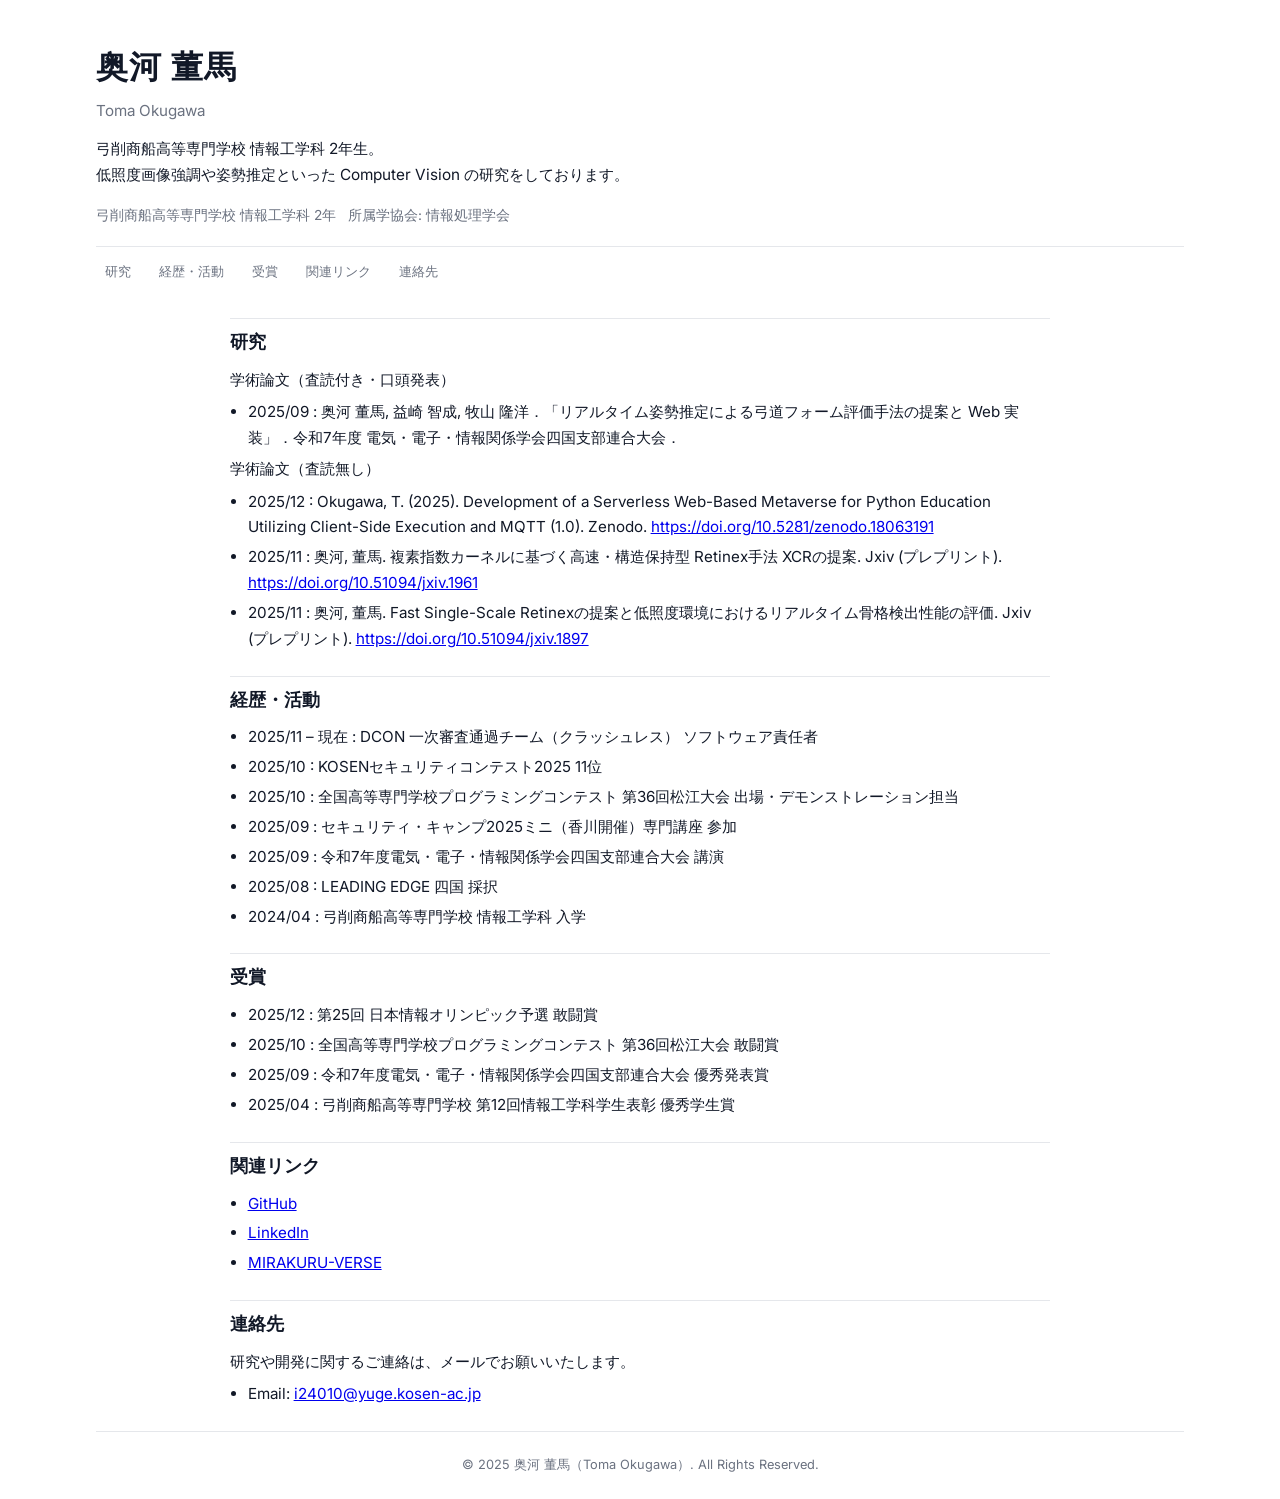
==== commit 812ea061: "Add files via upload" ====
--- a/index.html
+++ b/index.html
@@ -5,7 +5,7 @@
     <meta charset="utf-8">
     <meta name="viewport" content="width=device-width,initial-scale=1">
     <title>奥河 董馬（Toma Okugawa）</title>
-    <meta name="description" content="奥河 董馬（Toma Okugawa） – 弓削商船高等専門学校 情報工学科 2年 / Wakuwaku of the Future Lab 代表">
+    <meta name="description" content="奥河 董馬（Toma Okugawa） – 弓削商船高等専門学校 情報工学科 2年 / 所属学協会: 情報処理学会">
     <link rel="preconnect" href="https://fonts.googleapis.com">
     <link rel="preconnect" href="https://fonts.gstatic.com" crossorigin>
     <link href="https://fonts.googleapis.com/css2?family=Inter:wght@300;400;500;600;700&display=swap" rel="stylesheet">
@@ -26,7 +26,7 @@
 
             <div class="page-meta">
                 <span>弓削商船高等専門学校 情報工学科 2年</span>
-                <span>Wakuwaku of the Future Lab 代表</span>
+                <span>所属学協会: 情報処理学会</span>
             </div>
 
             <nav class="page-nav" aria-label="セクションナビゲーション">
@@ -52,6 +52,11 @@
                 <h3>学術論文（査読無し）</h3>
                 <ul>
                     <li>
+                        2025/12 : Okugawa, T. (2025). Development of a Serverless Web-Based Metaverse for Python Education Utilizing Client-Side Execution and MQTT (1.0). Zenodo.
+                        <a href="https://doi.org/10.5281/zenodo.18063191"
+                            target="_blank">https://doi.org/10.5281/zenodo.18063191</a>
+                    </li>
+                    <li>
                         2025/11 : 奥河, 董馬. 複素指数カーネルに基づく高速・構造保持型 Retinex手法 XCRの提案. Jxiv (プレプリント).
                         <a href="https://doi.org/10.51094/jxiv.1961"
                             target="_blank">https://doi.org/10.51094/jxiv.1961</a>
@@ -68,7 +73,6 @@
                 <h2>経歴・活動</h2>
                 <ul>
                     <li>2025/11 – 現在 : DCON 一次審査通過チーム（クラッシュレス） ソフトウェア責任者</li>
-                    <li>2025/09 – 現在 : Wakuwaku of the Future Lab 代表</li>
                     <li>2025/10 : KOSENセキュリティコンテスト2025 11位</li>
                     <li>2025/10 : 全国高等専門学校プログラミングコンテスト 第36回松江大会 出場・デモンストレーション担当</li>
                     <li>2025/09 : セキュリティ・キャンプ2025ミニ（香川開催）専門講座 参加</li>
@@ -82,8 +86,8 @@
                 <h2>受賞</h2>
                 <ul>
                     <li>2025/12 : 第25回 日本情報オリンピック予選 敢闘賞</li>
-                    <li>2025/10 : 令和7年度電気・電子・情報関係学会四国支部連合大会 優秀発表賞</li>
                     <li>2025/10 : 全国高等専門学校プログラミングコンテスト 第36回松江大会 敢闘賞</li>
+                    <li>2025/09 : 令和7年度電気・電子・情報関係学会四国支部連合大会 優秀発表賞</li>
                     <li>2025/04 : 弓削商船高等専門学校 第12回情報工学科学生表彰 優秀学生賞</li>
                 </ul>
             </section>
@@ -91,10 +95,9 @@
             <section id="links" class="section">
                 <h2>関連リンク</h2>
                 <ul>
-                    <li><a href="https://github.com/mirakurutomato" target="_blank"
-                            rel="noopener noreferrer">GitHub</a></li>
-                    <li><a href="https://www.linkedin.com/in/toma-okugawa-88391a374/" target="_blank"
-                            rel="noopener noreferrer">LinkedIn</a></li>
+                    <li><a href="https://github.com/mirakurutomato" target="_blank" rel="noopener noreferrer">GitHub</a></li>
+                    <li><a href="https://www.linkedin.com/in/toma-okugawa-88391a374/" target="_blank" rel="noopener noreferrer">LinkedIn</a></li>
+                    <li><a href="https://mirakurutomato.github.io/MIRAKURU-VERSE/" target="_blank" rel="noopener noreferrer">MIRAKURU-VERSE</a></li>
                 </ul>
             </section>
 
@@ -102,7 +105,7 @@
                 <h2>連絡先</h2>
                 <p>研究や開発に関するご連絡は、メールでお願いいたします。</p>
                 <ul>
-                    <li>Email: <a href="mailto:i24010@yuge.kosen.ac.jp">i24010@yuge.kosen.ac.jp</a></li>
+                    <li>Email: <a href="mailto:i24010@yuge.kosen-ac.jp">i24010@yuge.kosen-ac.jp</a></li>
                 </ul>
             </section>
         </main>
@@ -115,4 +118,4 @@
     <script src="main.js"></script>
 </body>
 
-</html>
+</html>
--- a/style.css
+++ b/style.css
@@ -1,182 +1,182 @@
-:root {
-    --bg: #ffffff;
-    --text: #111827;
-    --muted: #6b7280;
-    --border: #e5e7eb;
-    --accent: #111827;
-    --accent-soft: #f3f4f6;
-    --max-width: 1120px;
-}
-
-*,
-*::before,
-*::after {
-    box-sizing: border-box;
-}
-
-html,
-body {
-    height: 100%;
-}
-
-body {
-    margin: 0;
-    font-family: Inter, system-ui, -apple-system, BlinkMacSystemFont, "Segoe UI", sans-serif;
-    -webkit-font-smoothing: antialiased;
-    -moz-osx-font-smoothing: grayscale;
-    background: var(--bg);
-    color: var(--text);
-    line-height: 1.7;
-}
-
-.page {
-    max-width: var(--max-width);
-    margin: 40px auto 56px;
-    padding: 0 16px;
-}
-
-/* Header */
-
-.page-header {
-    margin-bottom: 32px;
-}
-
-.page-title {
-    margin: 0;
-    font-size: 2rem;
-    font-weight: 600;
-    letter-spacing: 0.04em;
-}
-
-.page-subtitle {
-    margin: 4px 0 12px;
-    font-size: 0.95rem;
-    color: var(--muted);
-}
-
-.page-lead {
-    margin: 0 0 16px;
-    font-size: 0.96rem;
-}
-
-.page-meta {
-    display: flex;
-    flex-wrap: wrap;
-    gap: 6px 12px;
-    font-size: 0.86rem;
-    color: var(--muted);
-    margin-bottom: 18px;
-}
-
-.meta-link {
-    color: var(--accent);
-    text-decoration: none;
-    border-bottom: 1px solid rgba(17, 24, 39, 0.25);
-}
-
-.meta-link:hover,
-.meta-link:focus-visible {
-    border-bottom-color: rgba(17, 24, 39, 0.6);
-}
-
-/* Nav */
-
-.page-nav {
-    display: flex;
-    flex-wrap: wrap;
-    gap: 6px 10px;
-    font-size: 0.84rem;
-    border-top: 1px solid var(--border);
-    padding-top: 10px;
-}
-
-.page-nav a {
-    padding: 2px 8px;
-    border-radius: 999px;
-    color: var(--muted);
-    text-decoration: none;
-    border: 1px solid transparent;
-}
-
-.page-nav a:hover,
-.page-nav a:focus-visible,
-.page-nav a.is-active {
-    color: var(--accent);
-    border-color: var(--border);
-    background-color: var(--accent-soft);
-}
-
-/* Content */
-
-.content {
-    font-size: 0.95rem;
-    max-width: 820px;
-    margin: 0 auto;
-}
-
-/* Sections */
-
-.section {
-    margin-bottom: 24px;
-    padding-top: 8px;
-    border-top: 1px solid var(--border);
-}
-
-.section h2 {
-    margin: 0 0 10px;
-    font-size: 1.1rem;
-    font-weight: 600;
-}
-
-.section h3 {
-    margin: 6px 0 6px;
-    font-size: 0.96rem;
-    font-weight: 500;
-}
-
-.section p {
-    margin: 0 0 6px;
-}
-
-.section ul {
-    margin: 0 0 4px 1.1rem;
-    padding: 0;
-}
-
-.section li {
-    margin-bottom: 4px;
-}
-
-/* Footer */
-
-.page-footer {
-    border-top: 1px solid var(--border);
-    padding-top: 10px;
-    padding-bottom: 10px;
-    text-align: center;
-    font-size: 0.8rem;
-    color: var(--muted);
-}
-
-@media (max-width: 640px) {
-    .page {
-        margin-top: 24px;
-    }
-
-    .page-title {
-        font-size: 1.7rem;
-    }
-
-    .page-lead {
-        font-size: 0.94rem;
-    }
-
-    .page-meta {
-        flex-direction: column;
-        align-items: flex-start;
-    }
-
-    .content {
-        max-width: 100%;
-    }
+:root {
+    --bg: #ffffff;
+    --text: #111827;
+    --muted: #6b7280;
+    --border: #e5e7eb;
+    --accent: #111827;
+    --accent-soft: #f3f4f6;
+    --max-width: 1120px;
+}
+
+*,
+*::before,
+*::after {
+    box-sizing: border-box;
+}
+
+html,
+body {
+    height: 100%;
+}
+
+body {
+    margin: 0;
+    font-family: Inter, system-ui, -apple-system, BlinkMacSystemFont, "Segoe UI", sans-serif;
+    -webkit-font-smoothing: antialiased;
+    -moz-osx-font-smoothing: grayscale;
+    background: var(--bg);
+    color: var(--text);
+    line-height: 1.7;
+}
+
+.page {
+    max-width: var(--max-width);
+    margin: 40px auto 56px;
+    padding: 0 16px;
+}
+
+/* Header */
+
+.page-header {
+    margin-bottom: 32px;
+}
+
+.page-title {
+    margin: 0;
+    font-size: 2rem;
+    font-weight: 600;
+    letter-spacing: 0.04em;
+}
+
+.page-subtitle {
+    margin: 4px 0 12px;
+    font-size: 0.95rem;
+    color: var(--muted);
+}
+
+.page-lead {
+    margin: 0 0 16px;
+    font-size: 0.96rem;
+}
+
+.page-meta {
+    display: flex;
+    flex-wrap: wrap;
+    gap: 6px 12px;
+    font-size: 0.86rem;
+    color: var(--muted);
+    margin-bottom: 18px;
+}
+
+.meta-link {
+    color: var(--accent);
+    text-decoration: none;
+    border-bottom: 1px solid rgba(17, 24, 39, 0.25);
+}
+
+.meta-link:hover,
+.meta-link:focus-visible {
+    border-bottom-color: rgba(17, 24, 39, 0.6);
+}
+
+/* Nav */
+
+.page-nav {
+    display: flex;
+    flex-wrap: wrap;
+    gap: 6px 10px;
+    font-size: 0.84rem;
+    border-top: 1px solid var(--border);
+    padding-top: 10px;
+}
+
+.page-nav a {
+    padding: 2px 8px;
+    border-radius: 999px;
+    color: var(--muted);
+    text-decoration: none;
+    border: 1px solid transparent;
+}
+
+.page-nav a:hover,
+.page-nav a:focus-visible,
+.page-nav a.is-active {
+    color: var(--accent);
+    border-color: var(--border);
+    background-color: var(--accent-soft);
+}
+
+/* Content */
+
+.content {
+    font-size: 0.95rem;
+    max-width: 820px;
+    margin: 0 auto;
+}
+
+/* Sections */
+
+.section {
+    margin-bottom: 24px;
+    padding-top: 8px;
+    border-top: 1px solid var(--border);
+}
+
+.section h2 {
+    margin: 0 0 10px;
+    font-size: 1.1rem;
+    font-weight: 600;
+}
+
+.section h3 {
+    margin: 6px 0 6px;
+    font-size: 0.96rem;
+    font-weight: 500;
+}
+
+.section p {
+    margin: 0 0 6px;
+}
+
+.section ul {
+    margin: 0 0 4px 1.1rem;
+    padding: 0;
+}
+
+.section li {
+    margin-bottom: 4px;
+}
+
+/* Footer */
+
+.page-footer {
+    border-top: 1px solid var(--border);
+    padding-top: 10px;
+    padding-bottom: 10px;
+    text-align: center;
+    font-size: 0.8rem;
+    color: var(--muted);
+}
+
+@media (max-width: 640px) {
+    .page {
+        margin-top: 24px;
+    }
+
+    .page-title {
+        font-size: 1.7rem;
+    }
+
+    .page-lead {
+        font-size: 0.94rem;
+    }
+
+    .page-meta {
+        flex-direction: column;
+        align-items: flex-start;
+    }
+
+    .content {
+        max-width: 100%;
+    }
 }
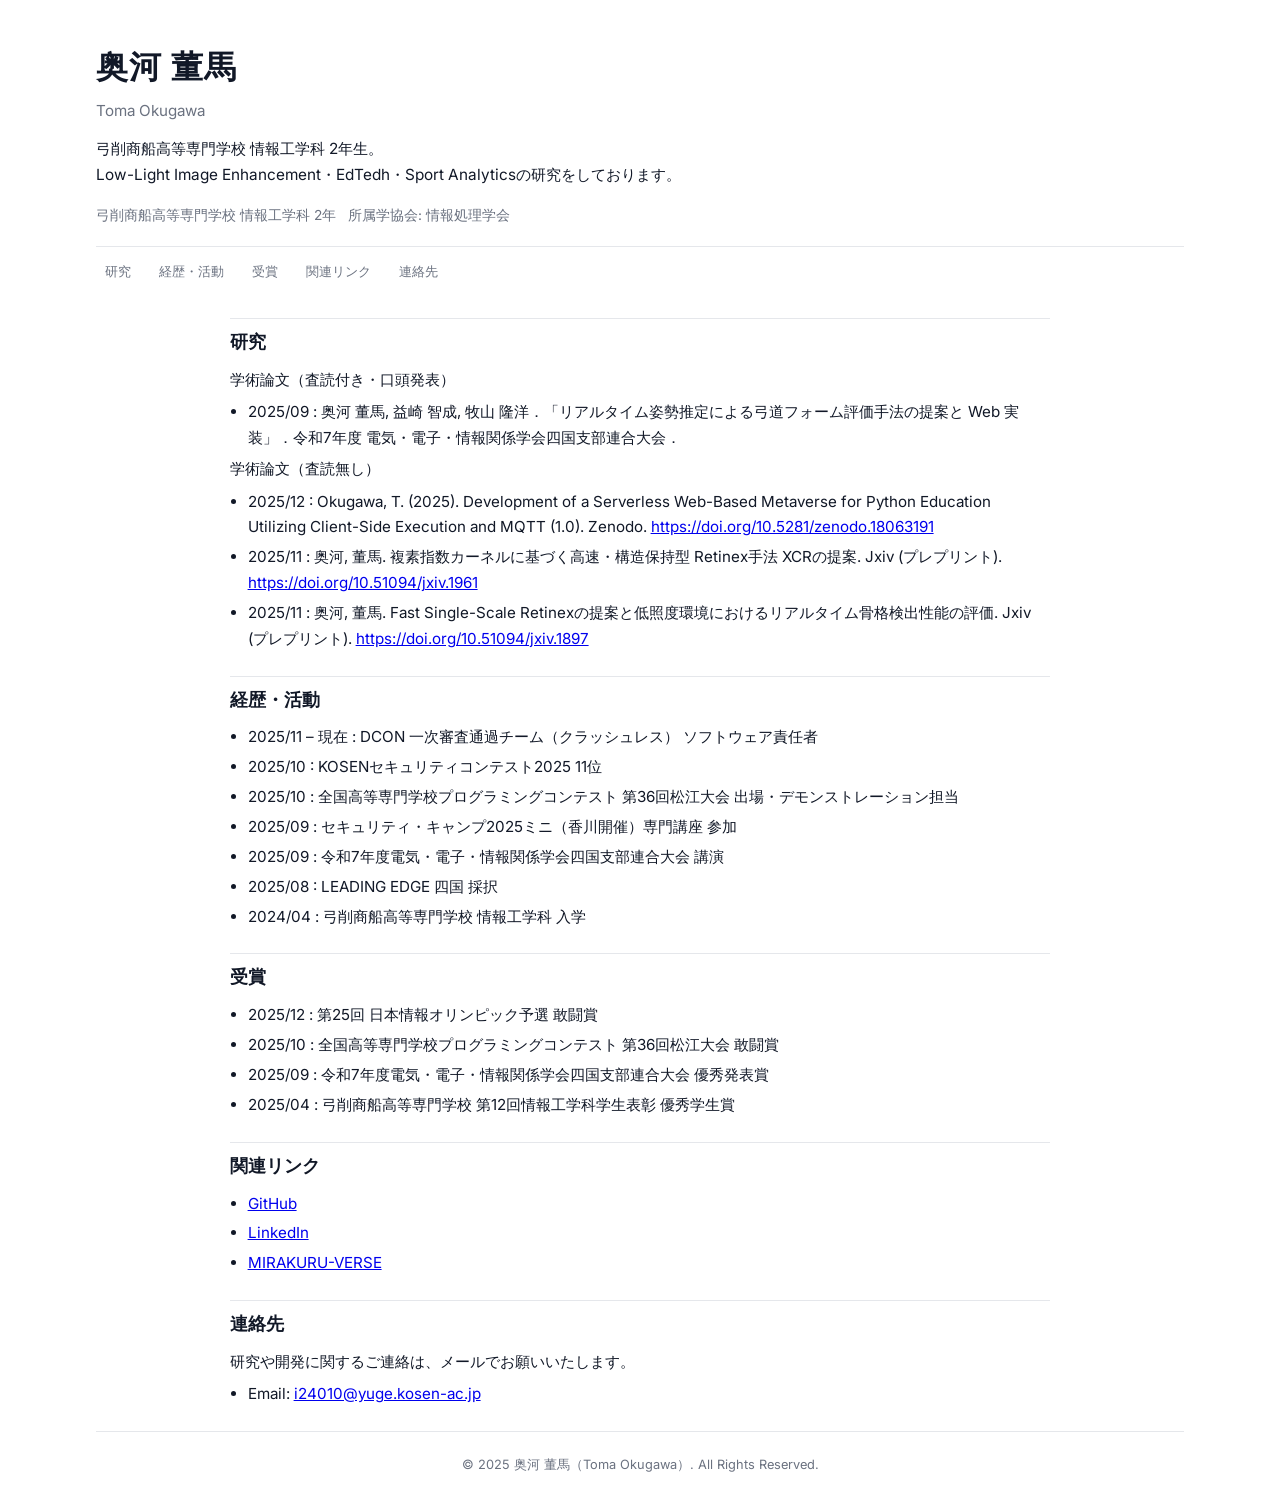
==== commit f8c4c5c6: "Update index.html" ====
--- a/index.html
+++ b/index.html
@@ -21,7 +21,7 @@
 
             <p class="page-lead">
                 弓削商船高等専門学校 情報工学科 2年生。<br>
-                低照度画像強調や姿勢推定といった Computer Vision の研究をしております。
+                Low-Light Image Enhancement・EdTedh・Sport Analyticsの研究をしております。
             </p>
 
             <div class="page-meta">
@@ -118,4 +118,4 @@
     <script src="main.js"></script>
 </body>
 
-</html>+</html>
